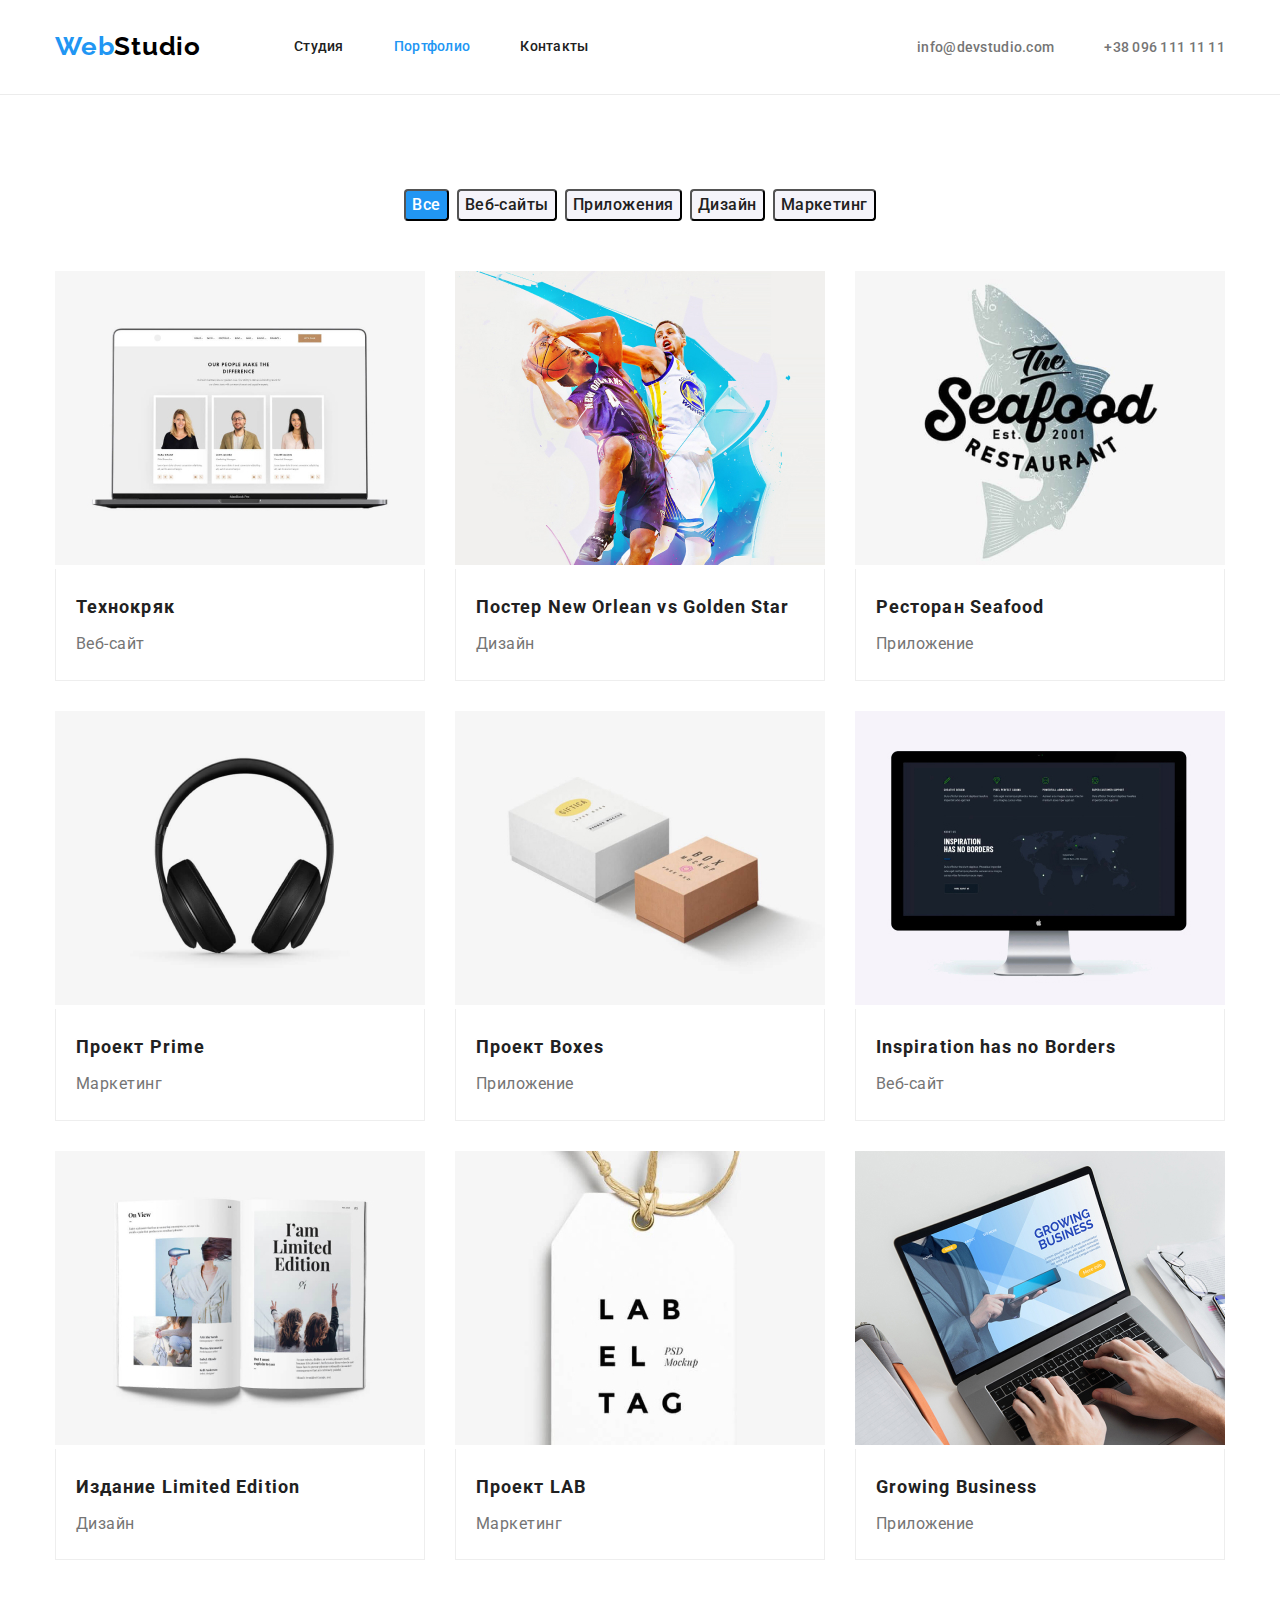
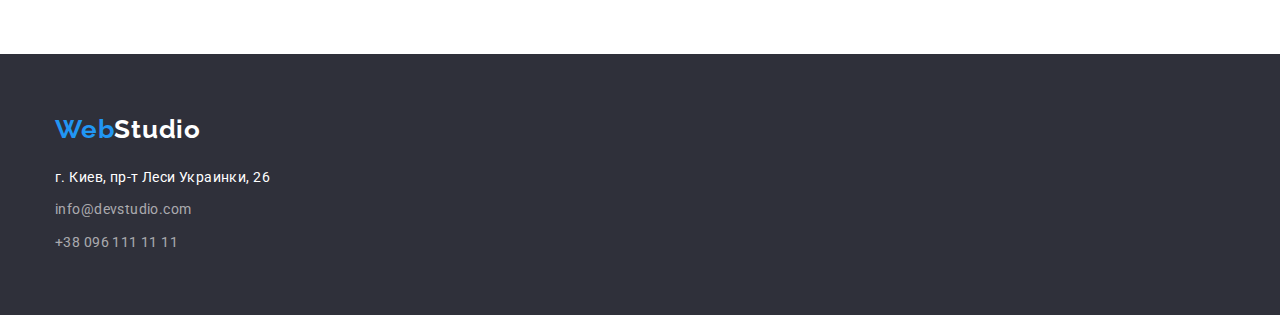
==== portfolio.html @ 627d0736 "Создаёт" ====
<!DOCTYPE>
<html lang="en">

<head>
    <meta charset="UTF-8">
    <meta http-equiv="X-UA-Compatible" content="IE=edge">
    <meta name="viewport" content="width=device-width, initial-scale=1.0">
    <title>Document</title>
    <link rel="preconnect" href="https://fonts.gstatic.com">
    <link
        href="https://fonts.googleapis.com/css2?family=Raleway:wght@700&family=Roboto:wght@400;500;700;900&display=swap"
        rel="stylesheet" />
    <link rel="stylesheet"
        href="https://cdnjs.cloudflare.com/ajax/libs/modern-normalize/1.1.0/modern-normalize.min.css" />
    <link rel="stylesheet" href="./css/common.css" />
    <link rel="stylesheet" href="./css/portfolio.css" />
</head>



<body>

    <header class="page-header">
        <div class="container main-nav">
            <nav class="prov">
                <a class="logo" href="./index.html">Web<span class="logo-large">Studio</span></a>
                <ul class="site-nav list">
                    <li class="item"><a href="./index.html" class="link">Студия</a></li>
                    <li class="item"><a href="./portfolio.html" class="link current">Портфолио</a></li>
                    <li class="item"><a href="" class="link">Контакты</a></li>
                </ul>
            </nav>

            <ul class="auth-nav list">
                <li class="item"><a href="mailto:info@devstudio.com" class="adress">info@devstudio.com</a></li>
                <li class="item"><a href="tel+380961111111" class="adress">+38 096 111 11 11</a></li>
            </ul>

        </div>
    </header>





    <main>
        <section class="list-forever">
            <div class="container">

                <ul class="btn list">
                    <li class="item"><button type="button" class="pointer-primery">Все</button></li>
                    <li class="item"><button type="button" class="pointer-secondory">Веб-сайты</button></li>
                    <li class="item"><button type="button" class="pointer-secondory">Приложения</button></li>
                    <li class="item"><button type="button" class="pointer-secondory">Дизайн</button></li>
                    <li class="item"><button type="button" class="pointer-secondory">Маркетинг</button></li>
                </ul>

                <ul class="list contant">
                    <li class="flex-element">
                        <a href="">
                            <img src="./images/Технокряк.jpg" class="pic" alt="Технокряк" width="370">
                            <div class="our-works">
                                <h2 class="title">Технокряк</h2>
                                <p class="text">Веб-сайт</p>
                            </div>
                        </a>

                    </li>


                    <li class="flex-element">
                        <a href="">
                            <img src="./images/Баскетболисты.jpg" class="pic" alt="Баскетболисты" width="370">
                            <div class="our-works">
                                <h2 class="title">Постер New Orlean vs Golden Star</h2>
                                <p class="text">Дизайн</p>
                            </div>
                        </a>
                    </li>


                    <li class="flex-element">
                        <a href="">
                            <img src="./images/Ресторан у океана.jpg" class="pic" alt="Ресторан у океана" width="370">
                            <div class="our-works">
                                <h2 class="title">Ресторан Seafood</h2>
                                <p class="text">Приложение</p>
                            </div>
                        </a>
                    </li>


                    <li class="flex-element">
                        <a href="">
                            <img src="./images/Наушники.png" class="pic" alt="Наушники" width="370">
                            <div class="our-works">
                                <h2 class="title">Проект Prime</h2>
                                <p class="text">Маркетинг</p>
                            </div>
                        </a>
                    </li>


                    <li class="flex-element">
                        <a href="">
                            <img src="./images/Мыло.jpg" class="pic" alt="Мыло" width="370">
                            <div class="our-works">
                                <h2 class="title">Проект Boxes</h2>
                                <p class="text">Приложение</p>
                            </div>
                        </a>
                    </li>


                    <li class="flex-element">
                        <a href="">
                            <img src="./images/Lenovo.jpg" class="pic" alt="Lenovo" width="370">
                            <div class="our-works">
                                <h2 class="title">Inspiration has no Borders</h2>
                                <p class="text">Веб-сайт</p>
                            </div>
                        </a>
                    </li>


                    <li class="flex-element">
                        <a href="">
                            <img src="./images/Журнал.jpg" class="pic" alt="Журнал" width="370">
                            <div class="our-works">
                                <h2 class="title">Издание Limited Edition</h2>
                                <p class="text">Дизайн</p>
                            </div>
                        </a>
                    </li>


                    <li class="flex-element">
                        <a href="">
                            <img src="./images/Бирка.jpg" class="pic" alt="Бирка" width="370">
                            <div class="our-works">
                                <h2 class="title">Проект LAB</h2>
                                <p class="text">Маркетинг</p>
                            </div>
                        </a>
                    </li>


                    <li class="flex-element">
                        <a href="">
                            <img src="./images/Mac.jpg" class="pic" alt="Mac" width="370">
                            <div class="our-works">
                                <h2 class="title">Growing Business</h2>
                                <p class="text">Приложение</p>
                            </div>
                        </a>
                    </li>
                </ul>
            </div>
        </section>
    </main>

    <!--Подвал-->
    <footer class="footer-niv">
        <div class="container">
            <a class="logo-foot" href="./portfolio.html">Web<span class="logo-pic">Studio</span></a>
            <address class="aside">
                г. Киев, пр-т Леси Украинки, 26
                <ul class="list">
                    <li class="list-info"><a href="mailto:info@devstudio.com" class="link-mail">info@devstudio.com</a>
                    </li>
                    <li class="list-tel"><a href="tel+380961111111" class="link-mail">+38 096 111 11 11</a></li>
                </ul>
            </address>
        </div>
    </footer>
</body>
---- css/common.css ----
:root {
  --primery-tex-color: #757575;
  --title-tex-color: #212121;
  --accent-color: #2196f3;
  --header-color: #2f303a;
  --footer-color: #2f303a;
  --primery-bg-color: #ffffff;
}

body {
  background: var(--primery-bg-color)
  color: var(--primery-tex-color);

font-family: Roboto, sans-serif;

letter-spacing: 0.03em;
}

.list {
  list-style: none;
}

.logo {
  color: var(--accent-color);

font-family: Raleway;
font-weight: bold;
font-size: 26px;
line-height: 1,19;

letter-spacing: 0.03em;
}
---- css/portfolio.css ----
:root {
  --primery-img-color: #ffffff;
  --secondary-img-color: #e5e5e5;
  --primery-text-color: #212121;
  --secondary-text-color: #757575;
  --primery-footer-color: #2f303a;
  --accent-color: #2196f3;
  --primery-logo: #000000;
  --accent-button: #f5f4fa;
  --card-set-gap: 30px;
  --border-color: #EEEEEE;
}

body {
  background: var(--primery-img-color);
  font-family: Roboto, sans-serif;
}

/* site-nav */

.page-header {
  border-bottom: 1px solid #ECECEC;
}

.main-nav {
  display: flex;

}

.prov {
  display: flex;
  align-items: center;
}

.logo {
  display: flex;
  margin-right: 93px;
}

.site-nav .item:not(:last-child) {
  margin-right: 50px;
}

.site-nav {
  display: flex;
}

/* auth-nav */

.auth-nav.list {
  display: flex;
  margin-left: auto;
  align-items: center;
}

.auth-nav .item + .item {
  margin-left: 50px;
}

.list {
  list-style: none;
}

.logo {
  padding-top: 32px;
  padding-bottom: 32px;
  align-items: center;
}

.logo {
  text-decoration: none;
}

.list li a {
  text-decoration: none;
}
/* link */

.link {
  display: block;
  padding-top: 32px;
  padding-bottom: 32px;

  color: var(--primery-text-color);

  font-style: normal;
  font-weight: 500;
  font-size: 14px;
  line-height: 1.1;
  letter-spacing: 0.02em;
}

/* nav */

.link:hover,
.link:focus {
  color: var(--accent-color);
}

.link.current {
  display: block;
  padding-top: 32px;
  padding-bottom: 32px;

  color: var(--accent-color);

  font-style: normal;
  font-weight: 500;
  font-size: 14px;
  line-height: 1.1;
  letter-spacing: 0.02em;
}

/* features */

ul.auth-nav list {
  margin: 0;
  padding: 0;
}

ul.btn .list {
  margin: 0;
  padding: 0;
}

ul.list .contant {
  margin: 0;
  padding: 0;
}

ul.list {
  margin: 0;
  padding: 0;
}

.list-forever {
  padding-top: 94px;
  padding-bottom: 94px;
}

.flex-element {
  width: 370px;
  margin-right: 30px;
  margin-bottom: 30px;
}

.flex-element:nth-child(3n) {
  margin-right: 0;
}

.flex-element:nth-last-child(-n + 3) {
  margin-bottom: 0;
}

.list.contant {
  display: flex;
  flex-wrap: wrap;
}

.text {
  margin-top: 4px;
  margin-bottom: 0;

  color: var(--secondary-text-color);

  font-style: normal;
  font-weight: normal;
  font-size: 16px;
  line-height: 1.9;

  letter-spacing: 0.03em;
}

.title {
  margin-top: 0;
  margin-bottom: 0;

  color: var(--primery-text-color);

  font-weight: bold;
  font-size: 18px;
  line-height: 2;
  letter-spacing: 0.06em;
}

/* e-mail */

.adress {
  padding-top: 32px;
  padding-bottom: 32px;
  color: var(--secondary-text-color);

  font-style: normal;
  font-weight: 500;
  font-size: 14px;
  line-height: 1.1;
  letter-spacing: 0.02em;
}

.adress:hover,
.adress:focus {
  color: var(--accent-color);
}

/* button */

.btn  {
  display: flex;
  justify-content: center;
}

.btn li {
  margin-bottom: 50px;
}

.btn .item:not(:last-child) {
  margin-right: 8px;
}

.pointer-secondory {
  display: block;
  border-radius: 4px;
  color: var(--primery-text-color);
  background: var(--accent-button);

  font-weight: 500;
  font-size: 16px;
  line-height: 1.63;

  text-align: center;
  letter-spacing: 0.03em;
}

.pointer-primery {
  border-radius: 4px;
  
  color: var(--primery-img-color);
  background-color: var(--accent-color);
  font-weight: 500;
  font-size: 16px;
  line-height: 1.63;

  text-align: center;
  letter-spacing: 0.03em;
}

.pointer-secondory:hover,
.pointer-secondory:focus {
  background-color: var(--accent-color);
  color: var(--primery-img-color);
}

/* footer */

.footer-niv {
  padding-top: 60px;
  padding-bottom: 60px;

  background: var(--primery-footer-color);
}

.aside {
  margin-top: 20px;
  margin-bottom: 0;
  color: var(--primery-img-color);

  font-style: normal;
  font-weight: normal;
  font-size: 14px;
  line-height: 1.7;

  letter-spacing: 0.03em;
}

.pic {
  color: var(--secondary-img-color);
}

.logo-pic {
  color: var(--primery-bg-color);
}

.logo-foot {
  font-family: Raleway;
  font-style: normal;
  font-weight: bold;
  font-size: 26px;
  line-height: 1.2;
  letter-spacing: 0.03em;
  color: var(--accent-color);
}

.logo-foot {
  margin-top: 0;
  margin-bottom: 20px;
  text-decoration: none;
}
.logo-large {
  color: var(--primery-logo);
}

.list-info {
  margin-top: 9px;
  margin-bottom: 0;
}

.list-tel {
  margin-top: 9px;
  margin-bottom: 0;
}

.link-mail {
  color: rgba(255, 255, 255, 0.6);
  font-style: normal;
  font-weight: normal;
  font-size: 14px;
  line-height: 1.7;
  letter-spacing: 0.03em;
}

.link-mail:hover,
.link-mail:focus {
  color: var(--accent-color);
}

.container {
  margin-left: auto;
  margin-right: auto;
  padding-left: 15px;
  padding-right: 15px;
  width: 1200px;
}

.our-works {
  padding: 20px 20px;
  border: 1px solid var(--border-color);
  border-top: 0;
}
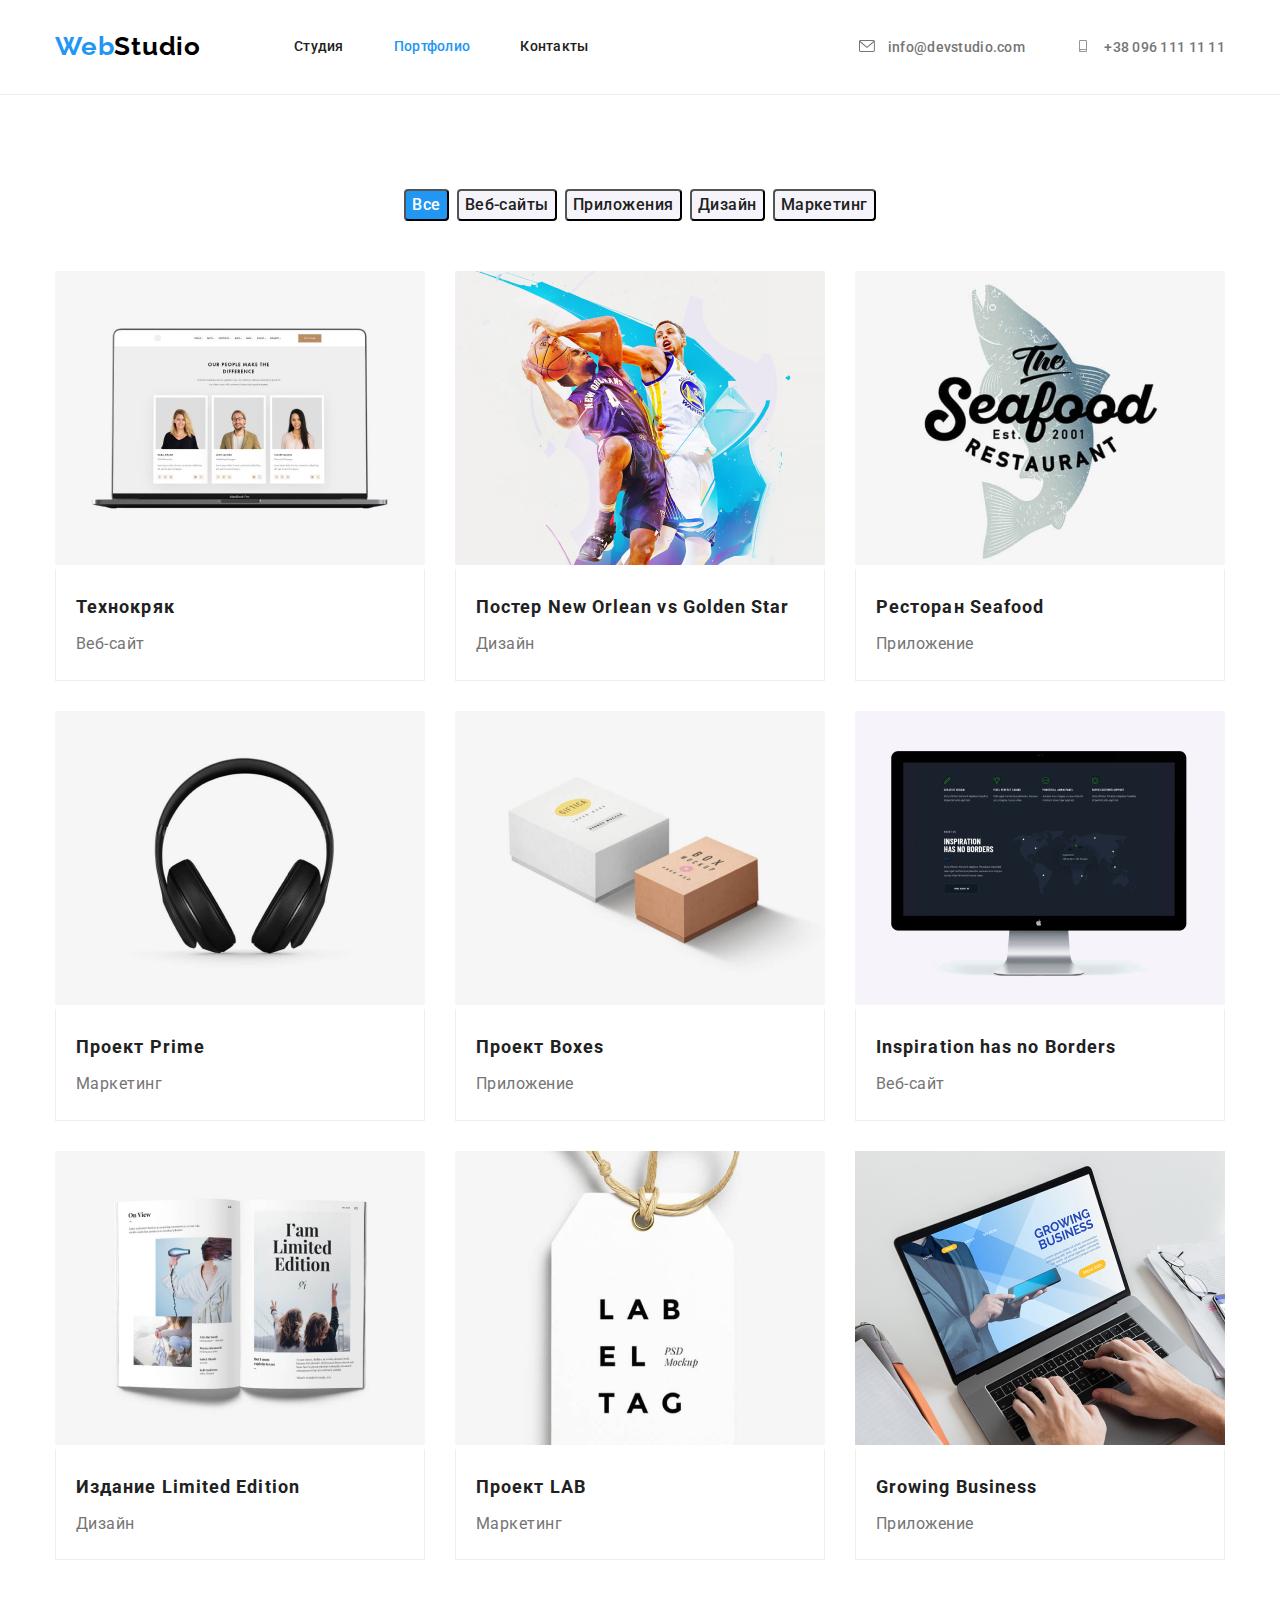
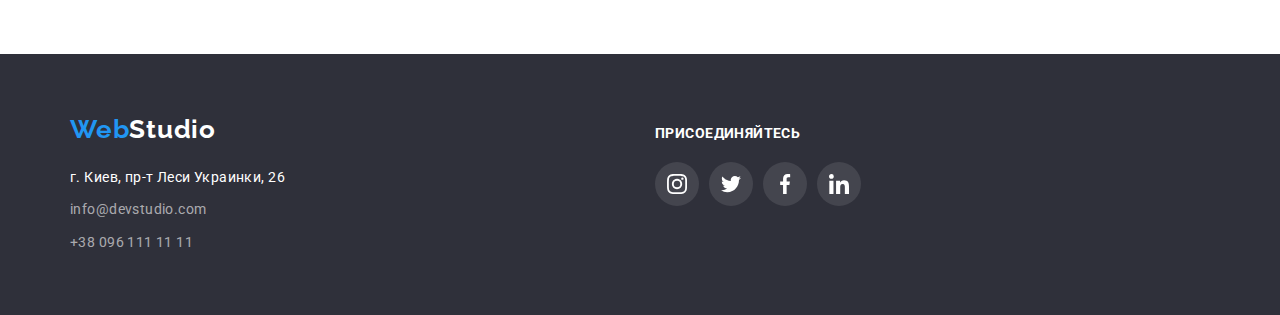
==== commit 6d45c0e8: "ДЗ 4" ====
--- a/portfolio.html
+++ b/portfolio.html
@@ -32,8 +32,16 @@
             </nav>
 
             <ul class="auth-nav list">
-                <li class="item"><a href="mailto:info@devstudio.com" class="adress">info@devstudio.com</a></li>
-                <li class="item"><a href="tel+380961111111" class="adress">+38 096 111 11 11</a></li>
+                <li class="item"><a href="mailto:info@devstudio.com" class="adress">
+                        <svg width="16px" height="12px" class="contact-icon">
+                            <use href=" ./images/icons.svg.svg#icon-envelope-hover"></use>
+                        </svg>
+                        info@devstudio.com</a></li>
+                <li class="item"><a href="tel+380961111111" class="adress">
+                        <svg width="16px" height="12px" class="contact-icon">
+                            <use href=" ./images/icons.svg.svg#icon-smartphone"></use>
+                        </svg>
+                        +38 096 111 11 11</a></li>
             </ul>
 
         </div>
@@ -57,7 +65,7 @@
 
                 <ul class="list contant">
                     <li class="flex-element">
-                        <a href="">
+                        <a href="" class="shadow-pic">
                             <img src="./images/Технокряк.jpg" class="pic" alt="Технокряк" width="370">
                             <div class="our-works">
                                 <h2 class="title">Технокряк</h2>
@@ -69,7 +77,7 @@
 
 
                     <li class="flex-element">
-                        <a href="">
+                        <a href="" class="shadow-pic">
                             <img src="./images/Баскетболисты.jpg" class="pic" alt="Баскетболисты" width="370">
                             <div class="our-works">
                                 <h2 class="title">Постер New Orlean vs Golden Star</h2>
@@ -80,7 +88,7 @@
 
 
                     <li class="flex-element">
-                        <a href="">
+                        <a href="" class="shadow-pic">
                             <img src="./images/Ресторан у океана.jpg" class="pic" alt="Ресторан у океана" width="370">
                             <div class="our-works">
                                 <h2 class="title">Ресторан Seafood</h2>
@@ -91,7 +99,7 @@
 
 
                     <li class="flex-element">
-                        <a href="">
+                        <a href="" class="shadow-pic">
                             <img src="./images/Наушники.png" class="pic" alt="Наушники" width="370">
                             <div class="our-works">
                                 <h2 class="title">Проект Prime</h2>
@@ -102,7 +110,7 @@
 
 
                     <li class="flex-element">
-                        <a href="">
+                        <a href="" class="shadow-pic">
                             <img src="./images/Мыло.jpg" class="pic" alt="Мыло" width="370">
                             <div class="our-works">
                                 <h2 class="title">Проект Boxes</h2>
@@ -113,7 +121,7 @@
 
 
                     <li class="flex-element">
-                        <a href="">
+                        <a href="" class="shadow-pic">
                             <img src="./images/Lenovo.jpg" class="pic" alt="Lenovo" width="370">
                             <div class="our-works">
                                 <h2 class="title">Inspiration has no Borders</h2>
@@ -124,7 +132,7 @@
 
 
                     <li class="flex-element">
-                        <a href="">
+                        <a href="" class="shadow-pic">
                             <img src="./images/Журнал.jpg" class="pic" alt="Журнал" width="370">
                             <div class="our-works">
                                 <h2 class="title">Издание Limited Edition</h2>
@@ -135,7 +143,7 @@
 
 
                     <li class="flex-element">
-                        <a href="">
+                        <a href="" class="shadow-pic">
                             <img src="./images/Бирка.jpg" class="pic" alt="Бирка" width="370">
                             <div class="our-works">
                                 <h2 class="title">Проект LAB</h2>
@@ -146,7 +154,7 @@
 
 
                     <li class="flex-element">
-                        <a href="">
+                        <a href="" class="shadow-pic">
                             <img src="./images/Mac.jpg" class="pic" alt="Mac" width="370">
                             <div class="our-works">
                                 <h2 class="title">Growing Business</h2>
@@ -160,17 +168,61 @@
     </main>
 
     <!--Подвал-->
+
+
     <footer class="footer-niv">
-        <div class="container">
-            <a class="logo-foot" href="./portfolio.html">Web<span class="logo-pic">Studio</span></a>
-            <address class="aside">
-                г. Киев, пр-т Леси Украинки, 26
-                <ul class="list">
-                    <li class="list-info"><a href="mailto:info@devstudio.com" class="link-mail">info@devstudio.com</a>
-                    </li>
-                    <li class="list-tel"><a href="tel+380961111111" class="link-mail">+38 096 111 11 11</a></li>
-                </ul>
-            </address>
+
+        <div class="container footer">
+            <div class="container foot">
+                <a class="logo-foot" href="./portfolio.html">Web<span class="logo-pic">Studio</span></a>
+                <address class="aside">
+                    г. Киев, пр-т Леси Украинки, 26
+                    <ul class="list">
+                        <li class="list-info"><a href="mailto:info@devstudio.com"
+                                class="link-mail">info@devstudio.com</a>
+                        </li>
+                        <li class="list-tel"><a href="tel+380961111111" class="link-mail">+38 096 111 11 11</a></li>
+                    </ul>
+                </address>
+            </div>
+
+            <div class="container foot">
+
+                <b class="join">присоединяйтесь</b>
+                <ul class="link-icon">
+                    <li class="link-footer">
+                        <a class="badge">
+                            <svg width=20px heigt=20px>
+                                <use href="./images/icons.svg.svg#icon-Instagram"></use>
+                            </svg>
+                        </a>
+                    </li>
+                    <li class="link-footer">
+                        <a class="badge">
+                            <svg width=20px heigt=20px>
+                                <use href="./images/icons.svg.svg#icon-Twitter">
+                                </use>
+                            </svg>
+                        </a>
+                    </li>
+                    <li class="link-footer">
+                        <a class="badge">
+                            <svg width=20px heigt=20px>
+                                <use href="./images/icons.svg.svg#icon-Facebook">
+                                </use>
+                            </svg>
+                        </a>
+                    </li>
+                    <li class="link-footer">
+                        <a class="badge">
+                            <svg width=20px heigt=20px>
+                                <use href="./images/icons.svg.svg#icon-LinkedIn"></use>
+                            </svg>
+                        </a>
+                    </li>
+                </ul>
+            </div>
         </div>
+
     </footer>
 </body>--- a/css/common.css
+++ b/css/common.css
@@ -8,8 +8,9 @@
 }
 
 body {
-  background: var(--primery-bg-color)
+  background: var(--primery-bg-color);
   color: var(--primery-tex-color);
+}
 
 font-family: Roboto, sans-serif;
 
--- a/css/portfolio.css
+++ b/css/portfolio.css
@@ -9,6 +9,8 @@
   --accent-button: #f5f4fa;
   --card-set-gap: 30px;
   --border-color: #EEEEEE;
+   --primery-social-color: rgba(255, 255, 255, 0.1);
+  
 }
 
 body {
@@ -209,9 +211,11 @@
   justify-content: center;
 }
 
-.btn li {
+.btn.list {
   margin-bottom: 50px;
 }
+
+
 
 .btn .item:not(:last-child) {
   margin-right: 8px;
@@ -335,4 +339,90 @@
   padding: 20px 20px;
   border: 1px solid var(--border-color);
   border-top: 0;
+}
+
+.pointer-primery:hover, .pointer-primery:focus {
+  box-shadow: 0px 1px 1px rgba(0, 0, 0, 0.12), 0px 4px 4px rgba(0, 0, 0, 0.06), 1px 4px 6px rgba(0, 0, 0, 0.16);
+}
+
+.pointer-secondory:hover, .pointer-secondory:focus {
+  
+  box-shadow: 0px 1px 1px rgba(0, 0, 0, 0.12), 0px 4px 4px rgba(0, 0, 0, 0.06), 1px 4px 6px rgba(0, 0, 0, 0.16);
+}
+
+.pointer-secondory:active {
+  color: var(--accent-color);
+}
+
+.shadow-pic:hover, .shadow-pic:focus {
+  display: block;
+  box-shadow: 0px 1px 1px rgba(0, 0, 0, 0.12), 0px 4px 4px rgba(0, 0, 0, 0.06), 1px 4px 6px rgba(0, 0, 0, 0.16);
+}
+
+.icon-wrapper {
+  height: 120px;
+  background-color: var(--primery-main-color);
+  margin-bottom: 30px;
+  display: flex;
+  align-items: center;
+  justify-content: center;
+  border-radius: 4px;
+}
+
+.contact-icon {
+  margin-right: 10px;
+  fill: var(--primery-tex-color);
+  fill: currentColor;
+}
+
+.container.foot {
+margin-right: 156px;
+}
+
+.container.footer {
+  display: flex;
+  align-items: baseline;
+  
+}
+
+.join {
+ 
+  color: var(--primery-bg-color);
+font-weight: 700;
+font-size: 14px;
+line-height: 1.14;
+letter-spacing: 0.03em;
+text-transform: uppercase;
+}
+
+.link-icon {
+  list-style: none;
+  display: flex;
+  margin-top: 20px;
+  margin-bottom: 0;
+  padding: 0;
+}
+
+
+
+.link-footer:not(:last-child) {
+  margin-right: 10px;
+  text-align: center;
+  justify-content: center;
+}
+
+.badge {
+  display: flex;
+  width: 44px;
+  height: 44px;
+  border-radius: 50%;
+  align-items: center;
+  justify-content: center;
+  fill: var(--primery-bg-color);
+  background: var(--primery-social-color);
+}
+
+.badge:hover,.badge:focus {
+  background-color: var(--accent-color);
+  
 }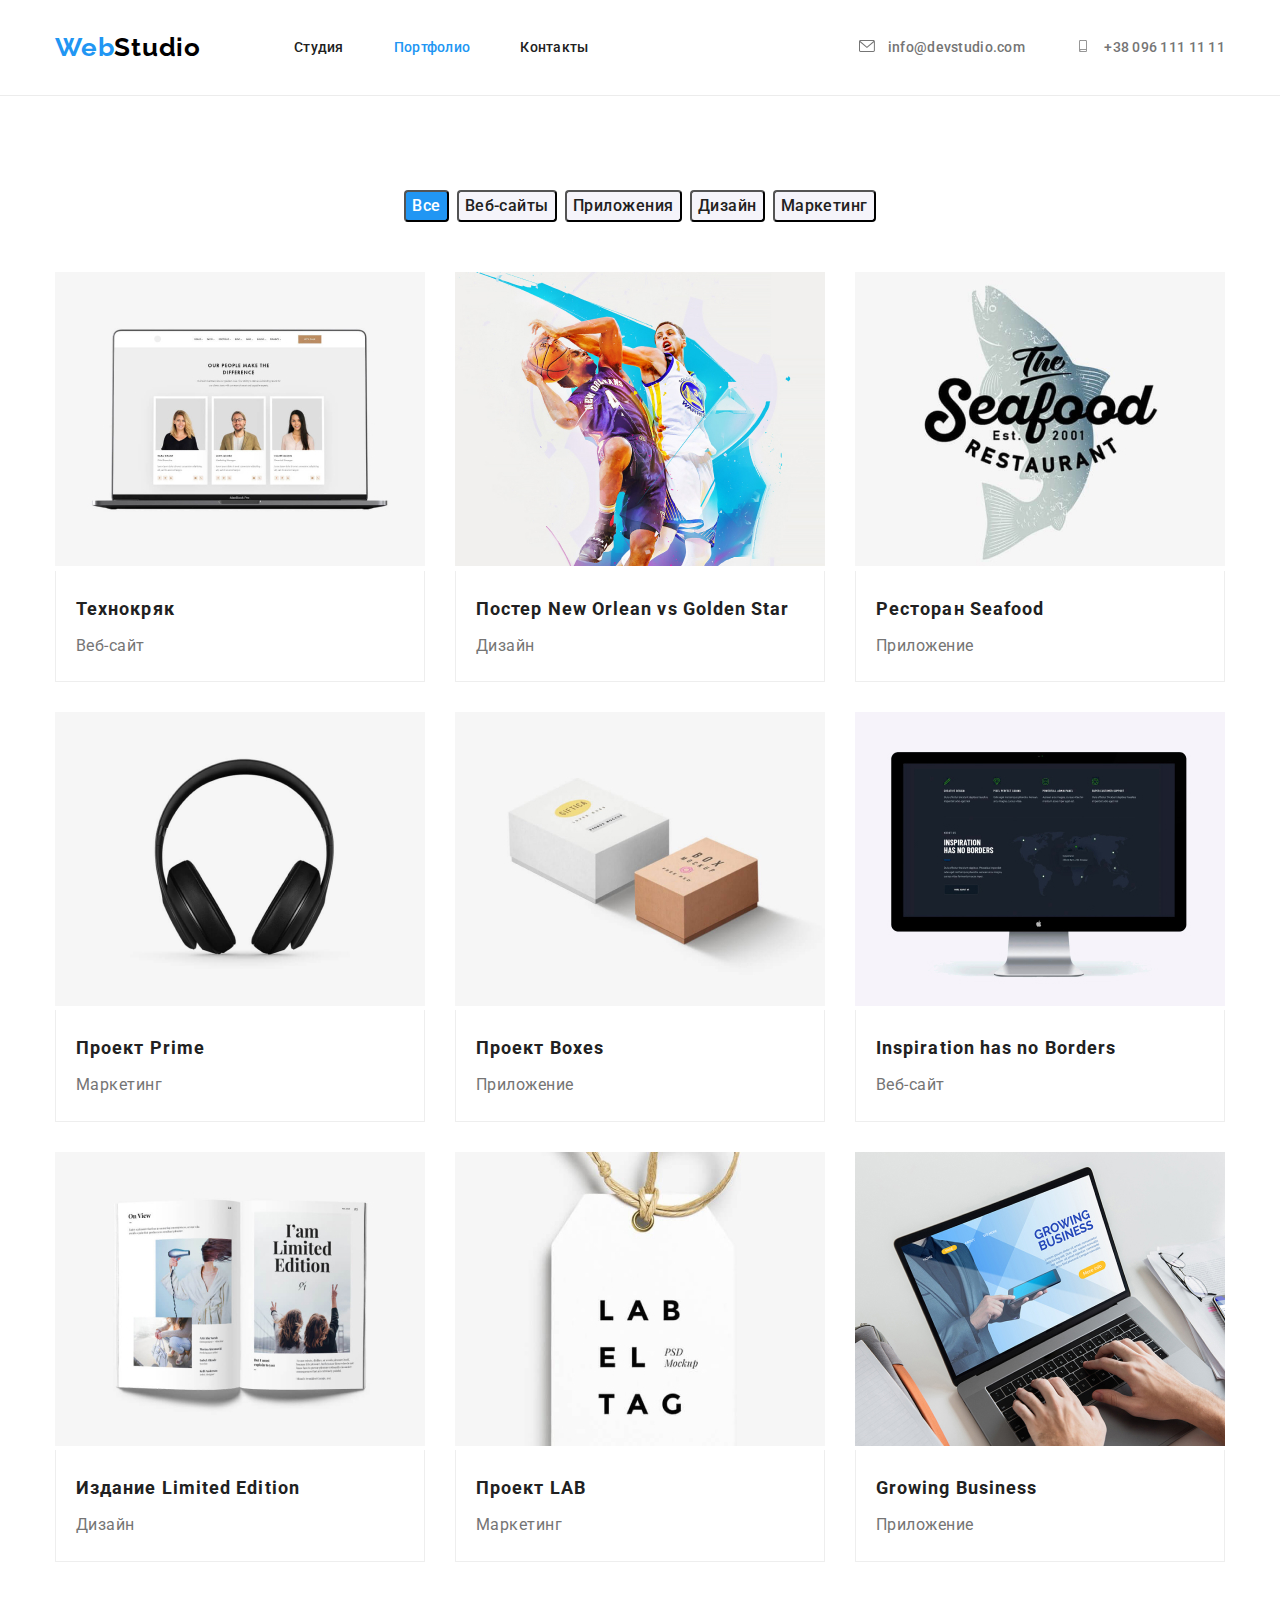
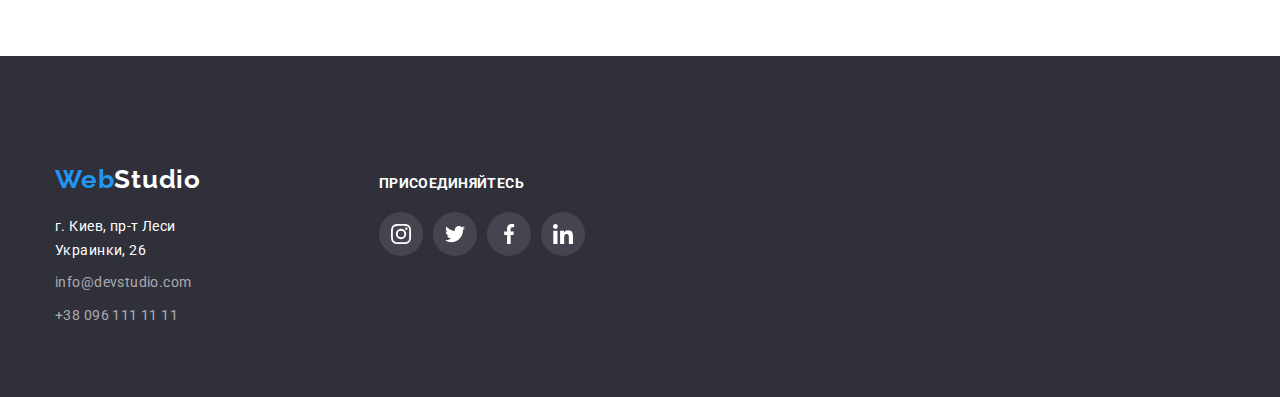
==== commit 07ef8379: "Проверить" ====
--- a/portfolio.html
+++ b/portfolio.html
@@ -170,23 +170,25 @@
     <!--Подвал-->
 
 
-    <footer class="footer-niv">
-
-        <div class="container footer">
-            <div class="container foot">
-                <a class="logo-foot" href="./portfolio.html">Web<span class="logo-pic">Studio</span></a>
+    <footer class="footer">
+
+        <div class="container">
+
+            <div class="footer_container">
+                <a class="logo" href="./index.html">Web<span class="logo-pic">Studio</span></a>
                 <address class="aside">
                     г. Киев, пр-т Леси Украинки, 26
-                    <ul class="list">
-                        <li class="list-info"><a href="mailto:info@devstudio.com"
-                                class="link-mail">info@devstudio.com</a>
+                    <ul class="mail">
+                        <li class="item-telephon"><a href="mailto:info@devstudio.com"
+                                class="e-mail">info@devstudio.com</a>
                         </li>
-                        <li class="list-tel"><a href="tel+380961111111" class="link-mail">+38 096 111 11 11</a></li>
+                        <li class="item"><a href="tel+380961111111" class="e-mail">+38 096 111 11 11</a></li>
                     </ul>
                 </address>
             </div>
 
-            <div class="container foot">
+
+            <div class="container footer">
 
                 <b class="join">присоединяйтесь</b>
                 <ul class="link-icon">
@@ -224,5 +226,8 @@
             </div>
         </div>
 
+
+
     </footer>
+
 </body>--- a/css/portfolio.css
+++ b/css/portfolio.css
@@ -33,11 +33,26 @@
   display: flex;
   align-items: center;
 }
-
 .logo {
-  display: flex;
-  margin-right: 93px;
-}
+    color: var(--accent-color);
+
+  font-family: Raleway;
+font-style: normal;
+font-weight: bold;
+font-size: 26px;
+line-height: 1.2;
+letter-spacing: 0.03em;
+}
+
+.logo-pic {
+  color: var(--primery-bg-color);
+}
+
+
+.logo {
+  text-decoration: none;
+}
+
 
 .site-nav .item:not(:last-child) {
   margin-right: 50px;
@@ -73,6 +88,55 @@
   text-decoration: none;
 }
 
+.e-mail {
+  margin-top: 9px;
+  margin-bottom: 0;
+  color: rgba(255, 255, 255, 0.6);
+
+font-style: normal;
+font-weight: normal;
+font-size: 14px;
+line-height: 1.7;
+letter-spacing: 0.03em;
+}
+
+.footer {
+  padding-top: 60px;
+  padding-bottom: 60px;
+  background: var(--primery-footer-color);
+}
+
+.mail {
+  list-style: none;
+  
+}
+
+.mail li a {
+  text-decoration: none;
+}
+
+.mail .item {
+  margin-top: 9px;
+  margin-bottom: 9;
+  
+}
+.e-mail:hover,
+.e-mail:focus {
+  color: var(--accent-color);
+}
+
+ .aside {
+margin-top: 20px;
+
+color: var(--primery-bg-color);
+
+font-style: normal;
+font-weight: normal;
+font-size: 14px;
+line-height: 1.7;
+letter-spacing: 0.03em;
+}
+
 .list li a {
   text-decoration: none;
 }
@@ -119,6 +183,17 @@
   margin: 0;
   padding: 0;
 }
+
+ul.mail {
+  margin-top: 9px;
+  padding-left: 0;
+  margin-bottom: 0;
+}
+
+.footer .logo {
+  margin-right: 0;
+}
+
 
 ul.btn .list {
   margin: 0;
@@ -252,6 +327,7 @@
 .pointer-secondory:focus {
   background-color: var(--accent-color);
   color: var(--primery-img-color);
+   box-shadow: 0px 1px 1px rgba(0, 0, 0, 0.12), 0px 4px 4px rgba(0, 0, 0, 0.06), 1px 4px 6px rgba(0, 0, 0, 0.16);
 }
 
 /* footer */
@@ -345,14 +421,7 @@
   box-shadow: 0px 1px 1px rgba(0, 0, 0, 0.12), 0px 4px 4px rgba(0, 0, 0, 0.06), 1px 4px 6px rgba(0, 0, 0, 0.16);
 }
 
-.pointer-secondory:hover, .pointer-secondory:focus {
-  
-  box-shadow: 0px 1px 1px rgba(0, 0, 0, 0.12), 0px 4px 4px rgba(0, 0, 0, 0.06), 1px 4px 6px rgba(0, 0, 0, 0.16);
-}
-
-.pointer-secondory:active {
-  color: var(--accent-color);
-}
+
 
 .shadow-pic:hover, .shadow-pic:focus {
   display: block;
@@ -375,19 +444,23 @@
   fill: currentColor;
 }
 
-.container.foot {
+
+
+
+
+.footer_container {
 margin-right: 156px;
-}
-
-.container.footer {
+padding: 0;
+}
+
+.footer > .container {
   display: flex;
   align-items: baseline;
-  
 }
 
 .join {
  
-  color: var(--primery-bg-color);
+  color: var(--primery-img-color);
 font-weight: 700;
 font-size: 14px;
 line-height: 1.14;
@@ -407,8 +480,7 @@
 
 .link-footer:not(:last-child) {
   margin-right: 10px;
-  text-align: center;
-  justify-content: center;
+  
 }
 
 .badge {
@@ -422,7 +494,13 @@
   background: var(--primery-social-color);
 }
 
-.badge:hover,.badge:focus {
+.badge:hover, .badge:focus {
   background-color: var(--accent-color);
-  
+
+}
+
+.prov > .logo {
+  display: flex;
+  align-items: center;
+  margin-right: 93px;
 }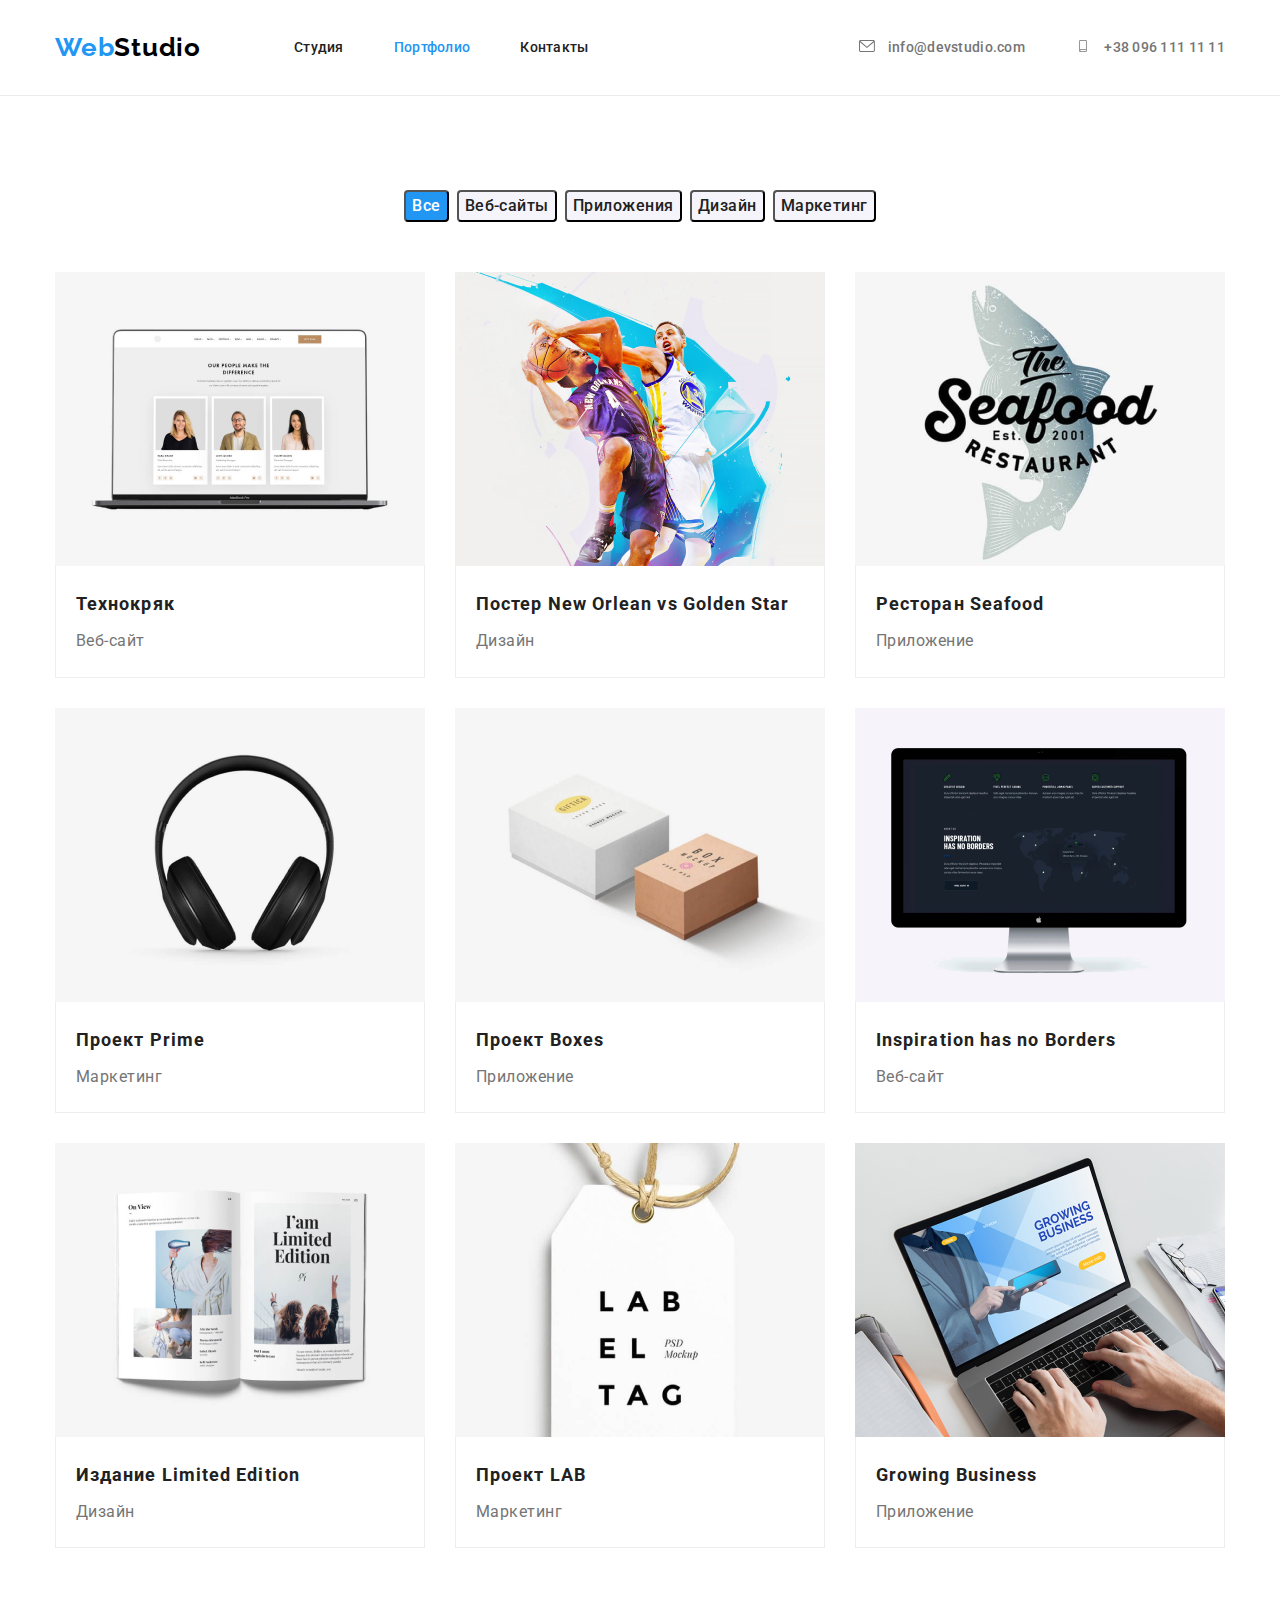
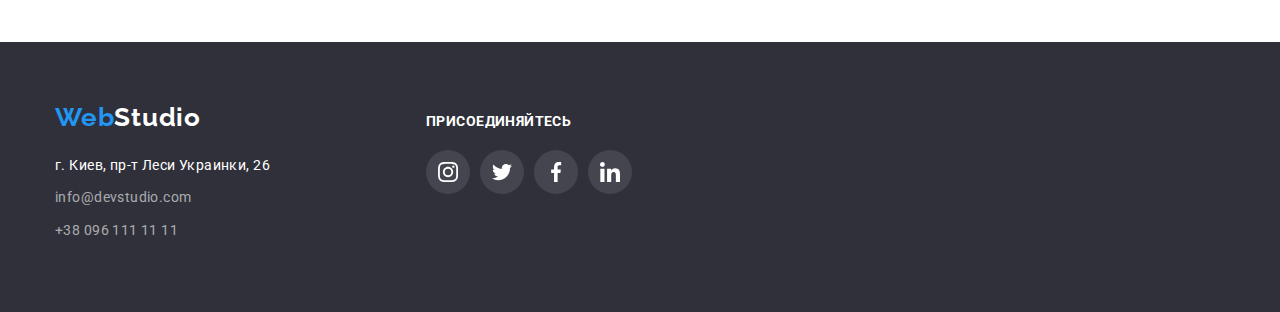
==== commit bce47bd0: "Устраняет недочёты" ====
--- a/portfolio.html
+++ b/portfolio.html
@@ -188,7 +188,7 @@
             </div>
 
 
-            <div class="container footer">
+            <div class="container-footer">
 
                 <b class="join">присоединяйтесь</b>
                 <ul class="link-icon">
--- a/css/portfolio.css
+++ b/css/portfolio.css
@@ -219,6 +219,7 @@
   width: 370px;
   margin-right: 30px;
   margin-bottom: 30px;
+  display: block;
 }
 
 .flex-element:nth-child(3n) {
@@ -424,7 +425,6 @@
 
 
 .shadow-pic:hover, .shadow-pic:focus {
-  display: block;
   box-shadow: 0px 1px 1px rgba(0, 0, 0, 0.12), 0px 4px 4px rgba(0, 0, 0, 0.06), 1px 4px 6px rgba(0, 0, 0, 0.16);
 }
 
@@ -496,8 +496,8 @@
 
 .badge:hover, .badge:focus {
   background-color: var(--accent-color);
-
-}
+}
+
 
 .prov > .logo {
   display: flex;
